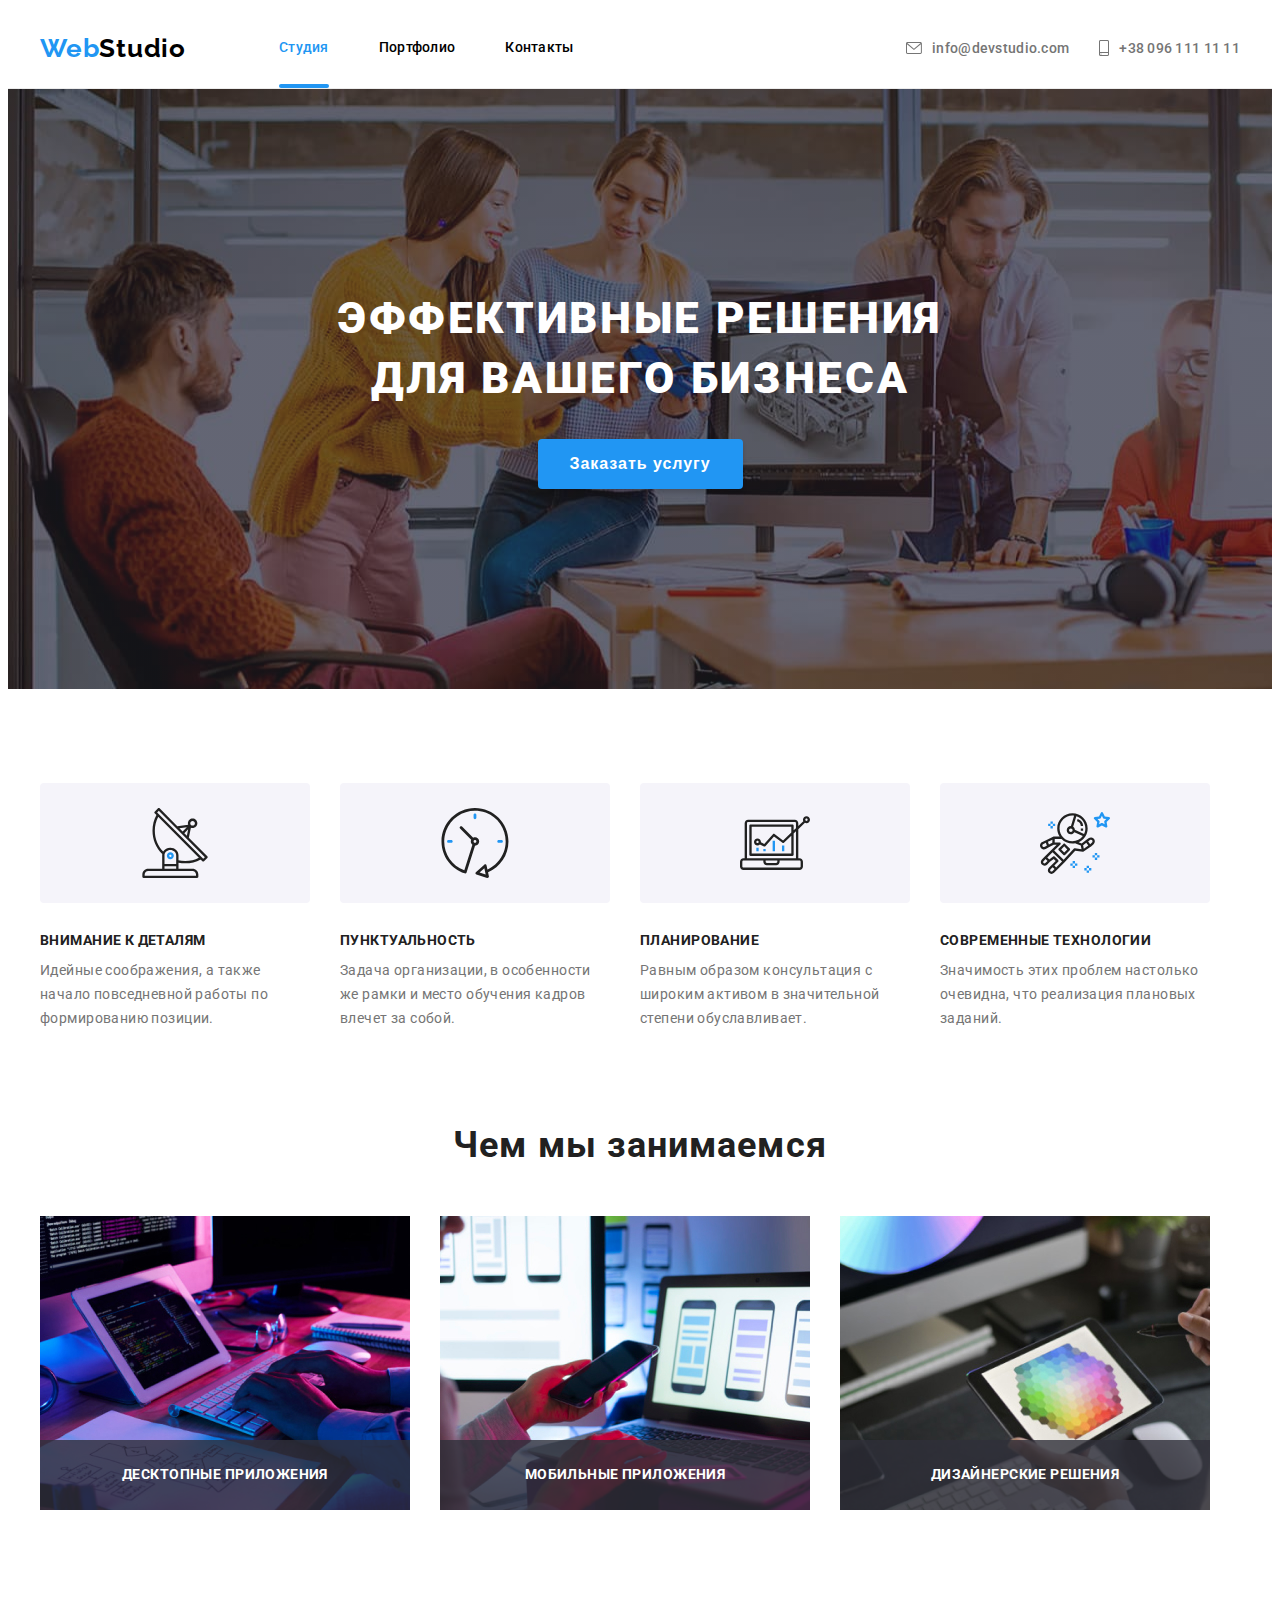
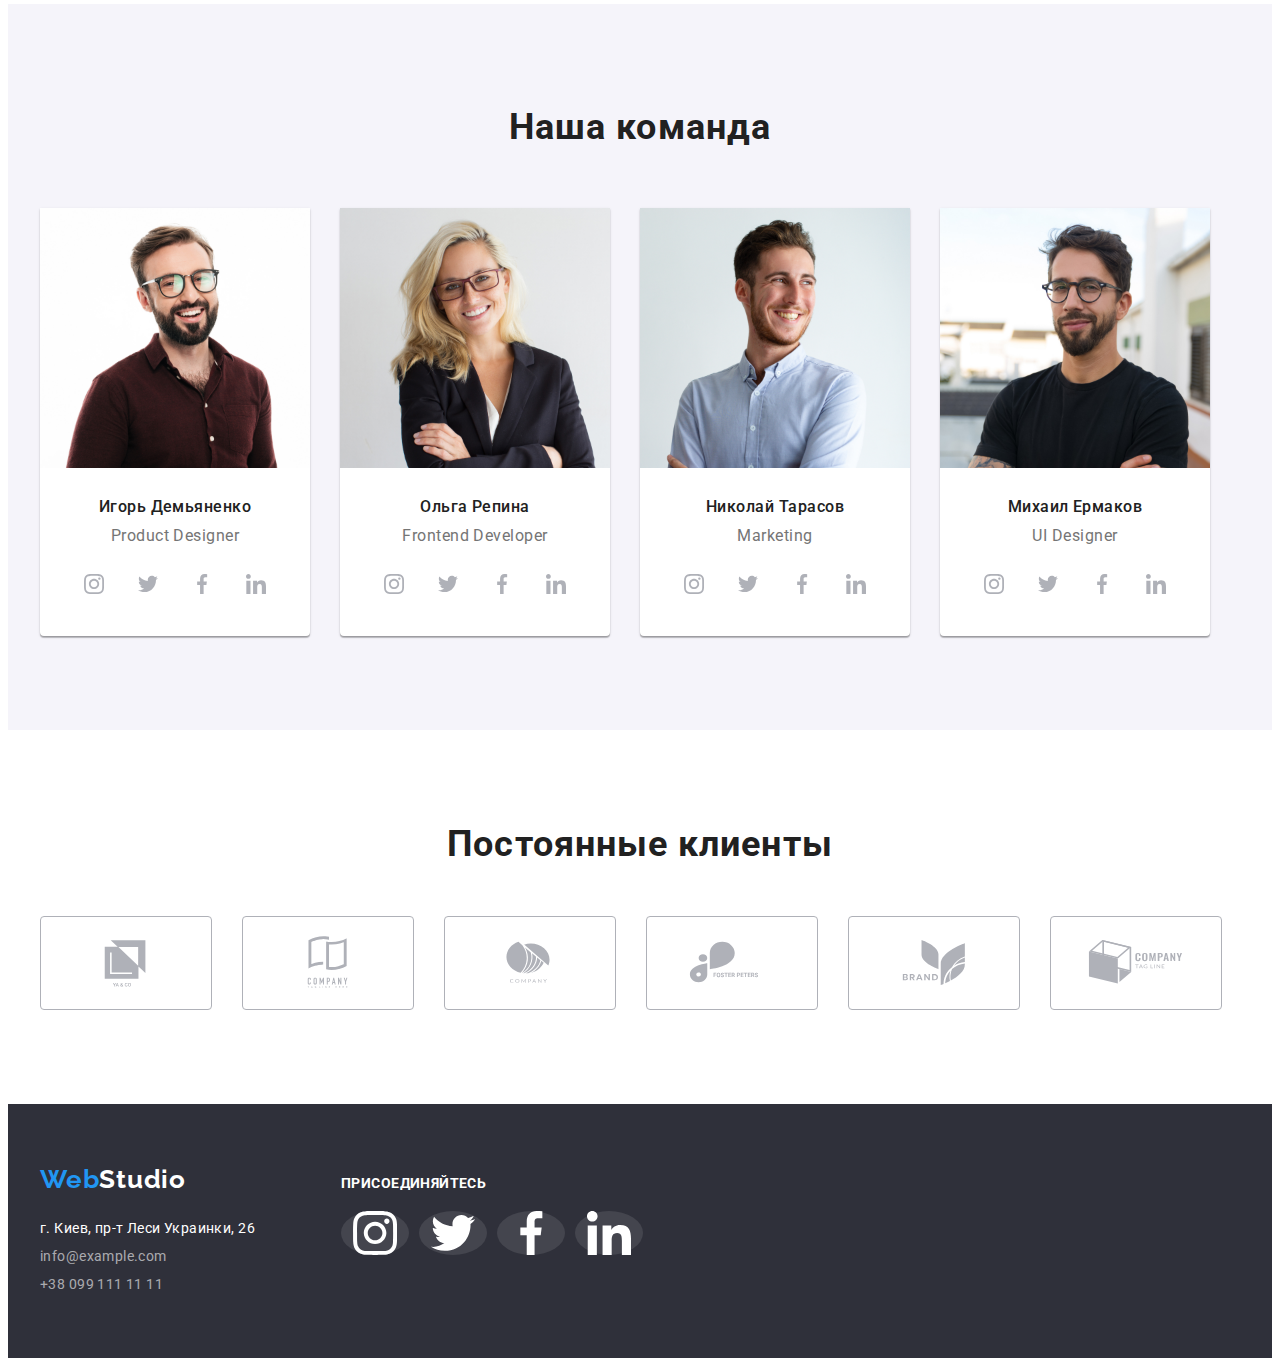
==== index.html @ c8bfd681 "ok" ====
<!DOCTYPE html>
<html lang="ru">
  <head>
    <meta charset="UTF-8" />
    <meta http-equiv="X-UA-Compatible" content="IE=edge" />
    <meta name="viewport" content="width=device-width, initial-scale=1.0" />
    <title>Webstudio</title>
    <link rel="preconnect" href="https://fonts.googleapis.com" />
    <link rel="preconnect" href="https://fonts.gstatic.com" crossorigin />
    <link
      href="https://fonts.googleapis.com/css2?family=Montserrat:wght@100;400;700&family=Raleway:wght@700&family=Roboto:wght@400;500;700;900&display=swap"
      rel="stylesheet"
    />
    <link
      rel="stylesheet"
      href="https://cdnjs.cloudflare.com/ajax/libs/modern-normalize/1.1.0/modern-normalize.min.css"
      integrity="sha512-wpPYUAdjBVSE4KJnH1VR1HeZfpl1ub8YT/NKx4PuQ5NmX2tKuGu6U/JRp5y+Y8XG2tV+wKQpNHVUX03MfMFn9Q=="
      crossorigin="anonymous"
      referrerpolicy="no-referrer"
    />
    <link rel="stylesheet" href="./css/styles.css" />
  </head>

  <body>
    <header class="header">
      <div class="container main-nav">
        <a href="./index.html" class="header-logo link"
          >Web<span class="title-studio">Studio</span></a
        >

        <nav class="header-nav">
          <ul class="header-list list">
            <li class="header-item">
              <a href="./index.html" class="header-link link current">Студия</a>
            </li>
            <li class="header-item">
              <a href="./portfolio.html" class="header-link link">Портфолио</a>
            </li>
            <li class="header-item">
              <a href="#" class="header-link link">Контакты</a>
            </li>
          </ul>
        </nav>
        <ul class="connect-list">
          <li class="mail">
            <a href="mailto:info@devstudio.com" class="heaper-link link">
              <svg class="contact-icon" width="16" height="12">
                <use href=".//images/icons.svg.svg#icon-envelope"></use>
              </svg>
              info@devstudio.com
            </a>
          </li>
          <li class="tel">
            <a href="tel:+380961111111" class="heaper-link link">
              <svg class="contact-icon" width="10" height="16">
                <use href=".//images/icons.svg.svg#icon-smartphone"></use>
              </svg>
              +38 096 111 11 11
            </a>
          </li>
        </ul>
      </div>
    </header>

    <main>
      <section class="hero">
        <h1 class="hero-title">ЭФФЕКТИВНЫЕ РЕШЕНИЯ ДЛЯ ВАШЕГО БИЗНЕСА</h1>
        <button type="button" class="hero-button" data-modal-open>
          Заказать услугу
        </button>
      </section>

      <section class="about">
        <div class="container">
          <h2 class="visually-hidden">Преимущества</h2>
          <ul class="about-text">
            <li class="about-list list">
              <div class="svg-image">
                <svg class="svg-icon">
                  <use href=".//images/icons.svg.svg#icon-antenna"></use>
                </svg>
              </div>
              <h3 class="about-pre-title">Внимание к деталям</h3>
              <p class="about-text">
                Идейные соображения, а также начало повседневной работы по
                формированию позиции.
              </p>
            </li>
            <li class="about-list list">
              <div class="svg-image">
                <svg class="svg-icon">
                  <use href=".//images/icons.svg.svg#icon-clock"></use>
                </svg>
              </div>
              <h3 class="about-pre-title">Пунктуальность</h3>
              <p class="about-text">
                Задача организации, в особенности же рамки и место обучения
                кадров влечет за собой.
              </p>
            </li>
            <li class="about-list list">
              <div class="svg-image">
                <svg class="svg-icon">
                  <use href=".//images/icons.svg.svg#icon-diagram"></use>
                </svg>
              </div>
              <h3 class="about-pre-title">Планирование</h3>
              <p class="about-text">
                Равным образом консультация с широким активом в значительной
                степени обуславливает.
              </p>
            </li>
            <li class="about-list list">
              <div class="svg-image">
                <svg class="svg-icon">
                  <use href=".//images/icons.svg.svg#icon-astronaut"></use>
                </svg>
              </div>
              <h3 class="about-pre-title">Современные технологии</h3>
              <p class="about-text">
                Значимость этих проблем настолько очевидна, что реализация
                плановых заданий.
              </p>
            </li>
          </ul>
        </div>
      </section>

      <section class="work">
        <div class="container">
          <h2 class="work-about">Чем мы занимаемся</h2>
          <ul class="work-about-foto">
            <li class="work-foto list">
              <img
                src="./images/box1.jpg"
                width="370"
                height="294"
                alt="working-moment1.jpg"
              />
              <p class="work-foto-text">Десктопные приложения</p>
            </li>
            <li class="work-foto list">
              <img
                src="./images/box2.jpg"
                width="370"
                height="294"
                alt="working-moment2.jpg"
              />
              <p class="work-foto-text">Мобильные приложения</p>
            </li>
            <li class="work-foto list">
              <img
                src="./images/box3.jpg"
                width="370"
                height="294"
                alt="working-moment.jpg"
              />
              <p class="work-foto-text">Дизайнерские решения</p>
            </li>
          </ul>
        </div>
      </section>

      <section class="team-work">
        <div class="container">
          <h2 class="team-title">Наша команда</h2>
          <ul class="team-list">
            <li class="team-item list">
              <img
                class="team-foto"
                src="./images/img.jpg"
                width="270"
                height="260"
                alt="worker1.jpg"
              />
              <div class="team-info">
                <h3 class="team-pre-title">Игорь Демьяненко</h3>
                <p class="team-list-text">Product Designer</p>
                <ul class="item-soc">
                  <li class="item-soc-item">
                    <a href="" class="item-soc-link link">
                      <svg class="link-icon" width="20px" height="20px">
                        <use
                          href=".//images/icons.svg.svg#icon-instagram"
                        ></use>
                      </svg>
                    </a>
                  </li>

                  <li class="item-soc-item">
                    <a href="" class="item-soc-link link">
                      <svg class="link-icon" width="20px" height="20px">
                        <use href=".//images/icons.svg.svg#icon-twitter"></use>
                      </svg>
                    </a>
                  </li>
                  <li class="item-soc-item">
                    <a href="" class="item-soc-link link">
                      <svg class="link-icon" width="20px" height="20px">
                        <use href=".//images/icons.svg.svg#icon-facebook"></use>
                      </svg>
                    </a>
                  </li>
                  <li class="item-soc-item">
                    <a href="" class="item-soc-link link">
                      <svg class="link-icon" width="20px" height="20px">
                        <use href=".//images/icons.svg.svg#icon-linkedin"></use>
                      </svg>
                    </a>
                  </li>
                </ul>
              </div>
            </li>
            <li class="team-item list">
              <img
                class="team-foto"
                src="./images/img1.jpg"
                width="270"
                height="260"
                alt="worker2.jpg"
              />
              <div class="team-info">
                <h3 class="team-pre-title">Ольга Репина</h3>
                <p class="team-list-text">Frontend Developer</p>
                <ul class="item-soc">
                  <li class="item-soc-item">
                    <a href="" class="item-soc-link link">
                      <svg class="link-icon" width="20px" height="20px">
                        <use
                          href=".//images/icons.svg.svg#icon-instagram"
                        ></use>
                      </svg>
                    </a>
                  </li>

                  <li class="item-soc-item">
                    <a href="" class="item-soc-link link">
                      <svg class="link-icon" width="20px" height="20px">
                        <use href=".//images/icons.svg.svg#icon-twitter"></use>
                      </svg>
                    </a>
                  </li>
                  <li class="item-soc-item">
                    <a href="" class="item-soc-link link">
                      <svg class="link-icon" width="20px" height="20px">
                        <use href=".//images/icons.svg.svg#icon-facebook"></use>
                      </svg>
                    </a>
                  </li>
                  <li class="item-soc-item">
                    <a href="" class="item-soc-link link">
                      <svg class="link-icon" width="20px" height="20px">
                        <use href=".//images/icons.svg.svg#icon-linkedin"></use>
                      </svg>
                    </a>
                  </li>
                </ul>
              </div>
            </li>
            <li class="team-item list">
              <img
                class="team-foto"
                src="./images/img2.jpg"
                width="270"
                height="260"
                alt="worker3.jpg"
              />
              <div class="team-info">
                <h3 class="team-pre-title">Николай Тарасов</h3>
                <p class="team-list-text">Marketing</p>
                <ul class="item-soc">
                  <li class="item-soc-item">
                    <a href="" class="item-soc-link link">
                      <svg class="link-icon" width="20px" height="20px">
                        <use
                          href=".//images/icons.svg.svg#icon-instagram"
                        ></use>
                      </svg>
                    </a>
                  </li>

                  <li class="item-soc-item">
                    <a href="" class="item-soc-link link">
                      <svg class="link-icon" width="20px" height="20px">
                        <use href=".//images/icons.svg.svg#icon-twitter"></use>
                      </svg>
                    </a>
                  </li>
                  <li class="item-soc-item">
                    <a href="" class="item-soc-link link">
                      <svg class="link-icon" width="20px" height="20px">
                        <use href=".//images/icons.svg.svg#icon-facebook"></use>
                      </svg>
                    </a>
                  </li>
                  <li class="item-soc-item">
                    <a href="" class="item-soc-link link">
                      <svg class="link-icon" width="20px" height="20px">
                        <use href=".//images/icons.svg.svg#icon-linkedin"></use>
                      </svg>
                    </a>
                  </li>
                </ul>
              </div>
            </li>
            <li class="team-item list">
              <img
                class="team-foto"
                src="./images/img3.jpg"
                width="270"
                height="260"
                alt="worker4.jpg"
              />
              <div class="team-info">
                <h3 class="team-pre-title">Михаил Ермаков</h3>
                <p class="team-list-text">UI Designer</p>
                <ul class="item-soc">
                  <li class="item-soc-item">
                    <a href="" class="item-soc-link link">
                      <svg class="link-icon" width="20px" height="20px">
                        <use
                          href=".//images/icons.svg.svg#icon-instagram"
                        ></use>
                      </svg>
                    </a>
                  </li>

                  <li class="item-soc-item">
                    <a href="" class="item-soc-link link">
                      <svg class="link-icon" width="20px" height="20px">
                        <use href=".//images/icons.svg.svg#icon-twitter"></use>
                      </svg>
                    </a>
                  </li>
                  <li class="item-soc-item">
                    <a href="" class="item-soc-link link">
                      <svg class="link-icon" width="20px" height="20px">
                        <use href=".//images/icons.svg.svg#icon-facebook"></use>
                      </svg>
                    </a>
                  </li>
                  <li class="item-soc-item">
                    <a href="" class="item-soc-link link">
                      <svg class="link-icon" width="20px" height="20px">
                        <use href=".//images/icons.svg.svg#icon-linkedin"></use>
                      </svg>
                    </a>
                  </li>
                </ul>
              </div>
            </li>
          </ul>
        </div>
      </section>

      <section class="section">
        <div class="container">
          <h2 class="work-about">Постоянные клиенты</h2>
          <ul class="clients">
            <li class="clients-list">
              <a href="#" class="clients-type">
                <svg class="partner-foto" width="106" height="60">
                  <use href=".//images/icons.svg.svg#icon-logo2"></use>
                </svg>
              </a>
            </li>
            <li class="clients-list">
              <a href="#" class="clients-type">
                <svg class="partner-foto" width="106" height="60">
                  <use href=".//images/icons.svg.svg#icon-logo3"></use>
                </svg>
              </a>
            </li>
            <li class="clients-list">
              <a href="#" class="clients-type">
                <svg class="partner-foto" width="106" height="60">
                  <use href=".//images/icons.svg.svg#icon-logo4"></use>
                </svg>
              </a>
            </li>
            <li class="clients-list">
              <a href="#" class="clients-type">
                <svg class="partner-foto" width="106" height="60">
                  <use href=".//images/icons.svg.svg#icon-logo5"></use>
                </svg>
              </a>
            </li>
            <li class="clients-list">
              <a href="#" class="clients-type">
                <svg class="partner-foto" width="106" height="60">
                  <use href=".//images/icons.svg.svg#icon-logo6"></use>
                </svg>
              </a>
            </li>
            <li class="clients-list">
              <a href="#" class="clients-type">
                <svg class="partner-foto" width="106" height="60">
                  <use href=".//images/icons.svg.svg#icon-logo7"></use>
                </svg>
              </a>
            </li>
          </ul>
        </div>
      </section>
    </main>
    <footer class="info">
      <div class="container footer">
        <div class="footer-up">
          <a href="./index.html" class="info-logo">
            <span class="logo">Web</span>Studio</a
          >
          <address class="address">
            <ul class="footer-list">
              <li class="footer-title-list">
                <a
                  href="https://www.google.com/maps/place/%D0%B1%D1%83%D0%BB.+%D0%9B%D0%B5%D1%81%D0%B8+%D0%A3%D0%BA%D1%80%D0%B0%D0%B8%D0%BD%D0%BA%D0%B8,+26,+%D0%9A%D0%B8%D0%B5%D0%B2,+02000/@50.4265807,30.5383858,17z/data=!3m1!4b1!4m5!3m4!1s0x40d4cf0e033ecbe9:0x57a4dffefec77da0!8m2!3d50.4265807!4d30.5383858?hl=ru"
                  class="adress-city link"
                >
                  г. Киев, пр-т Леси Украинки, 26</a
                >
              </li>
              <li class="footer-title-list">
                <a href="mailto:info@example.com" class="address-mail"
                  >info@example.com</a
                >
              </li>
              <li class="footer-title-list">
                <a href="tel:+380991111111" class="address-tel"
                  >+38 099 111 11 11</a
                >
              </li>
            </ul>
          </address>
        </div>
        <div class="footer-social">
          <p class="footer-title">присоединяйтесь</p>
          <ul class="footer-soc">
            <li class="footer-soc-list">
              <a href="" class="footer-soc-link link">
                <svg class="footer-icon" width="20" height="20">
                  <use href=".//images/icons.svg.svg#icon-instagram"></use>
                </svg>
              </a>
            </li>
            <li class="footer-soc-list">
              <a href="" class="footer-soc-link link">
                <svg class="footer-icon" width="20" height="20">
                  <use href=".//images/icons.svg.svg#icon-twitter"></use>
                </svg>
              </a>
            </li>
            <li class="footer-soc-list">
              <a href="" class="footer-soc-link link">
                <svg class="footer-icon" width="20" height="20">
                  <use href=".//images/icons.svg.svg#icon-facebook"></use>
                </svg>
              </a>
            </li>
            <li class="footer-soc-list">
              <a href="" class="footer-soc-link link">
                <svg class="footer-icon" width="20" height="20">
                  <use href=".//images/icons.svg.svg#icon-linkedin"></use>
                </svg>
              </a>
            </li>
          </ul>
        </div>
      </div>
    </footer>
    <div class="backdrop is-hidden" data-modal>
      <div class="modal">
        <button type="button" class="modal-close-btn" data-modal-close>
          <svg class="close-icon" width="18" height="18">
            <use href=".//images/icons.svg.svg#icon-close"></use>
          </svg>
        </button>
        <p class="modal-title">Оставьте свои данные, мы Вам перезвоним</p>
        <form class="modal-form">
          <div class="input-field">
            <label
              ><span class="input-title">Имя</span>
              <input
                type="text"
                class="form-input"
                name="user-name"
                placeholder=""
                required
              />
              <svg class="input-icon" wight="12" height="12">
                <use href=".//images/icons.svg.svg#icon-person"></use>
              </svg>
            </label>
          </div>
          <div class="input-field">
            <label
              ><span class="input-title">Телефон</span>
              <input
                type="tel"
                class="form-input"
                name="user-tel"
                placeholder=" "
                required
                minlength="10"
                maxlength="13"
              />

              <svg class="input-icon" wight="13" height="13">
                <use href=".//images/icons.svg.svg#icon-phone"></use>
              </svg>
            </label>
          </div>
          <div class="input-field">
            <label
              ><span class="input-title">Почта</span>
              <input
                type="email"
                class="form-input"
                name="user-mail"
                placeholder=" "
              />
              <svg class="input-icon" wight="15" height="12">
                <use href=".//images/icons.svg.svg#icon-email"></use>
              </svg>
            </label>
          </div>
          <div class="input-field">
            <label for="user-comment" class="input-title">Комментарий</label>
            <textarea
              name="user-comment"
              id="user-comment"
              class="modal-text"
              placeholder="Введите текст"
            ></textarea>
          </div>
          <button type="submit">Отправить</button>
        </form>
      </div>
    </div>
    <script src="./js/modal.js"></script>
  </body>
</html>
---- css/styles.css ----
:root {
  --main-title-color: #212121;
  --second-title-color: #2196f3;
  --font-style: normal;
  --primary-white-color: #ffffff;
  --adress-prime-color: #757575;
  --fill-svg-color: #afb1b8;
  --main-transition: 250ms cubic-bezier(0.4, 0, 0.2, 1);
}

body {
  font-family: "Roboto", "sans-serif";
}

.list {
  list-style: none;
}

.link {
  text-decoration: none;
}

.container {
  width: 1200px;

  padding-left: 15px;
  padding-right: 15px;

  margin-left: auto;
  margin-right: auto;
}

h1,
h2,
h3,
h4,
h5,
h6,
ul,
li,
p {
  margin: 0;
  padding: 0;
}

img {
  display: block;
}

button {
  cursor: pointer;
}

.section {
  padding-top: 94px;
  padding-bottom: 94px;
}

/* ------------------ HEADER */

.header-nav {
  background: var(--primary-white-color);
}

/* -----------MAIN NAV---------- */

.main-nav {
  display: flex;
  align-items: center;
}

/* ----------HEADER---------- */

.header {
  border-bottom: 1px solid #ececec;
}

.header-item {
  margin-right: 50px;

  font-weight: 500;
  font-size: 14px;
  line-height: 1.14;
  letter-spacing: 0.02em;
}

.header-item:last-child {
  margin-right: 0;
}

.header-nav {
  margin-left: 93px;
}

.header-logo {
  font-family: "Raleway", "sans-serif";
}

.header-logo {
  font-weight: 700;
  font-size: 26px;
  line-height: 1.19;
  letter-spacing: 0.03em;

  color: var(--second-title-color);
}

.header-list {
  display: flex;
}

.header-link {
  color: inherit;
  transition: color var(--main-transition);
}

.current {
  color: var(--second-title-color);
  position: relative;
}

.current::after {
  content: "";
  display: block;
  width: 100%;
  height: 4px;
  background-color: currentColor;
  border-radius: 2px;
  position: absolute;
  bottom: -33px;
  left: 0;
}

.heaper-link {
  font-weight: 500;
  font-size: 14px;
  line-height: 16px;
  letter-spacing: 0.02em;

  color: #757575;
  align-items: center;

  position: relative;

  display: flex;

  padding-top: 32px;
  padding-bottom: 32px;

  position: relative;

  transition: background-color 250ms cubic-bezier(0.4, 0, 0.2, 1),
    color 250ms cubic-bezier(0.4, 0, 0.2, 1);
}

/* ----------------CONNECT TEL MAIL------------- */

.connect-list {
  margin-left: auto;
  display: flex;
  align-items: center;
  align-items: center;
}

.mail {
  margin-right: 30px;
  list-style: none;

  font-weight: 500;
  font-size: 14px;
  line-height: 1.14;
  letter-spacing: 0.02em;

  color: var(--adress-prime-color);
}

.tel {
  list-style: none;

  font-weight: 500;
  font-size: 14px;
  line-height: 16px;
  letter-spacing: 0.02em;

  color: var(--adress-prime-color);
}

.contact-mail:hover,
.contact-mail:focus,
.contact-tel:hover,
.contact-tel:focus {
  color: var(--second-title-color);
}

.contact-icon:hover .contact-icon:focus {
  color: var(--second-title-color);
}
.contact-icon {
  margin-right: 10px;
  text-align: center;
  justify-content: center;
  fill: currentcolor;
}

.connect-list .item + .item {
  margin-left: 50px;
}

.studio-title,
.portfolio-title {
  font-weight: 500;
  font-size: 14px;
  line-height: 1.14;
  letter-spacing: 0.02em;

  color: var(--second-title-color);
}

.title-studio {
  font-family: "Raleway";
  font-weight: 700;
  font-size: 26px;
  line-height: 1.19;
  letter-spacing: 0.03em;

  color: #000000;
}

.header-link:hover,
.header-link:focus {
  color: var(--second-title-color);
}

.heaper-link:hover,
.heaper-link:focus {
  color: var(--second-title-color);
}

.header-mail {
  font-weight: 500;
  font-size: 14px;
  line-height: 1.14;
  letter-spacing: 0.02em;

  color: var(--second-title-color);
}

.header-tel {
  font-weight: 500;
  font-size: 14px;
  line-height: 1.14;
  letter-spacing: 0.02em;

  color: var(--adress-prime-color);
}

.contact-list {
  text-decoration: none;
}

/* --------------------HERO */

.hero {
  padding-top: 200px;
  padding-bottom: 200px;

  max-width: 1600px;

  margin-left: auto;
  margin-right: auto;

  text-align: center;
  justify-content: center;

  background-color: #2f303a;

  background-image: linear-gradient(
      rgba(47, 48, 58, 0.4),
      rgba(47, 48, 58, 0.4)
    ),
    url(../images/command.jpg);
  background-repeat: no-repeat;

  background-size: cover;
}

.hero-title {
  text-align: center;

  max-width: 696px;

  font-weight: 900;
  font-size: 44px;
  line-height: 1.36;
  letter-spacing: 0.06em;

  margin-right: auto;
  margin-left: auto;
  margin-bottom: 30px;

  color: var(--primary-white-color);
}

.hero-button {
  text-align: center;

  padding-top: 10px;
  padding-right: 32px;
  padding-bottom: 10px;
  padding-left: 32px;

  font-weight: 700;
  font-size: 16px;
  line-height: 1.88;
  letter-spacing: 0.06em;

  color: var(--primary-white-color);
  background-color: #2196f3;

  box-shadow: 0px 4px 4px rgba(0, 0, 0, 0.15);
  border-radius: 4px;
  border: none;
  cursor: pointer;
  margin: 0 auto;
  display: block;

  transition: background-color var(--main-transition);
}

.hero-button:focus,
.hero-button:hover {
  color: var(--primary-white-color);
  background-color: #188ce8;
}

/* ------------ABOUT */

.about {
  padding-top: 94px;
  padding-bottom: 94px;
}

.about-text {
  display: flex;
  gap: 30px;
}

.svg-image {
  display: flex;
  align-items: center;
  justify-content: center;
  width: 270px;
  height: 120px;

  background: #f5f4fa;
  border-radius: 4px;

  margin-bottom: 30px;
}

.svg-icon {
  width: 70px;
  height: 70px;
}

.visually-hidden {
  position: absolute;
  white-space: nowrap;
  width: 1px;
  height: 1px;
  overflow: hidden;
  border: 0;
  padding: 0;
  clip: rect(0 0 0 0);
  clip-path: inset(50%);
  margin: -1px;
}

.about-pre-title {
  font-weight: 700;
  font-size: 14px;
  line-height: 1.14;
  letter-spacing: 0.03em;
  text-transform: uppercase;

  margin-bottom: 10px;

  color: var(--main-title-color);
}
.about-text {
  font-size: 14px;
  line-height: 1.71;
  letter-spacing: 0.03em;

  color: var(--adress-prime-color);
}

/* ----------WORK------------- */

.work-about-foto {
  display: flex;
  gap: 30px;
}

.work-about {
  text-align: center;
  font-weight: 700;
  font-size: 36px;
  line-height: 1.16;
  letter-spacing: 0.03em;

  color: var(--main-title-color);

  margin-bottom: 50px;
}

.work-foto-text {
  display: flex;
  align-items: center;
  justify-content: center;
  font-weight: 700;
  font-size: 14px;
  line-height: 1.14;

  letter-spacing: 0.03em;
  text-transform: uppercase;

  color: #ffffff;

  width: 370px;
  height: 70px;
  background: rgba(47, 48, 58, 0.8);
  position: absolute;
  bottom: 0;
  left: 0;
}

.about-list {
  text-decoration: none;
  width: 270px;
}

.work-foto {
  text-decoration: none;
  position: relative;
}

/* -----------TEAM */

.work {
  padding-bottom: 94px;
}

.team-work {
  background-color: #f5f4fa;

  padding-top: 94px;
  padding-bottom: 94px;
}

.team-text {
}

.team-title {
  text-align: center;

  margin-bottom: 50px;

  font-weight: 700;
  font-size: 36px;
  line-height: 1.66;
  letter-spacing: 0.03em;

  color: var(--main-title-color);
}

.team-list {
  display: flex;
  gap: 30px;

  text-decoration: none;
}
.team-item {
  background-color: var(--primary-white-color);

  box-shadow: 0px 1px 3px rgba(0, 0, 0, 0.12), 0px 1px 1px rgba(0, 0, 0, 0.14),
    0px 2px 1px rgba(0, 0, 0, 0.2);
  border-radius: 0px 0px 4px 4px;
}
.team-foto {
}

.team-info {
  padding-top: 30px;
  padding-bottom: 30px;
}

.team-pre-title {
  text-align: center;

  margin-bottom: 10px;
  font-weight: 500;
  font-size: 16px;
  line-height: 1.18;
  letter-spacing: 0.03em;

  color: var(--main-title-color);
}
.team-list-text {
  text-align: center;

  margin-bottom: 16px;

  font-size: 16px;
  line-height: 1.18;
  letter-spacing: 0.03em;

  color: var(--adress-prime-color);
}

/* ------------SOCIES---------- */

.item-soc {
  display: flex;
  justify-content: center;
  gap: 10px;

  list-style: none;
}

.item-soc-link {
  display: flex;
  justify-content: center;
  align-items: center;
  list-style: none;
  text-decoration: none;

  width: 44px;
  height: 44px;
  border-radius: 50%;
  fill: var(--fill-svg-color);
  background-color: inherit;
  transition: background-color var(--main-transition);
}

.item-soc-link:hover .link-icon,
.item-soc-link:focus .link-icon {
  fill: var(--primary-white-color);
}

.item-soc-link:focus,
.item-soc-link:hover {
  background-color: var(--second-title-color);
}

.link-icon {
  fill: var(--fill-svg-color);
  transition: fill var(--main-transition);
}

/* 
------------CLIENTS--------------- */

.clients {
  display: flex;

  gap: 30px;
  list-style: none;
}

.clients-type:hover .partner-foto,
.clients-type:focus .partner-foto {
  fill: var(--second-title-color);
  transition: var(--main-transition);
}

.clients-type {
  display: flex;

  align-items: center;
  justify-content: center;

  width: 170px;
  height: 92px;
  border-color: var(--second-title-color);
  border: 1px solid #afb1b8;
  border-radius: 4px;

  transition: color var(--main-transition), border-color var(--main-transition);
}

.clients-type:hover,
.clients-type:focus {
  border-color: var(--second-title-color);
}

.partner-foto {
  transition: fill var(--main-transition);
  fill: #afb1b8;
}

/* ------------FOOTER-------------------- */

.info {
  background-color: #2f303a;

  padding-top: 60px;
  padding-bottom: 60px;
}

.footer-list {
  list-style: none;
}

.footer {
  display: flex;

  align-items: baseline;
}

.footer-up {
  display: block;
  width: 231px;
  margin-right: 70px;
}

.info-logo {
  font-family: "Raleway";
  font-weight: 700;
  font-size: 26px;
  line-height: 1.19;
  letter-spacing: 0.03em;

  color: var(--primary-white-color);
}
.logo {
  color: var(--second-title-color);
}
.address {
  font-size: 14px;
  line-height: 1.71;
  letter-spacing: 0.03em;

  color: var(--primary-white-color);
}
.adress-city {
  margin-bottom: 9px;

  font-weight: 400;
  font-size: 14px;
  line-height: 1.71;
  letter-spacing: 0.03em;

  color: var(--primary-white-color);

  transition: color var(--main-transition),
    background-color var(--main-transition);
}

.address-mail {
  margin-bottom: 9px;
}

.address-mail,
.address-tel {
  font-size: 14px;
  line-height: 1.71;
  letter-spacing: 0.03em;

  color: rgba(255, 255, 255, 0.6);

  transition: color var(--main-transition);
}

.address-tel {
}

.adress-city:hover,
.adress-city:focus,
.address-mail:hover,
.address-mail:focus,
.address-tel:hover,
.address-tel:focus {
  color: var(--second-title-color);
}

/* ---------FOOTER SOCIES--------- */

.footer-social {
}
.footer-title {
  font-weight: 700;
  font-size: 14px;
  line-height: 1.14;
  letter-spacing: 0.03em;
  text-transform: uppercase;

  color: var(--primary-white-color);
  margin-bottom: 20px;
}
.footer-soc {
  display: flex;
  gap: 10px;
}

.footer-soc-list {
  list-style: none;
}
.footer-soc-link {
  display: block;

  color: var(--primary-white-color);
  background: rgba(255, 255, 255, 0.1);

  border-radius: 50%;
  fill: currentColor;

  transition: background-color var(--main-transition);
}
.link {
}
.footer-icon {
  display: block;
  width: 44px;
  height: 44px;
  padding: 0 12px;
}

.footer-soc-link:hover,
.footer-soc-link:focus {
  color: var(--primary-white-color);
  background-color: var(--second-title-color);
}

/* -----------------MODAL_______________ */

.backdrop {
  position: fixed;
  top: 0;
  left: 0;
  height: 100%;
  width: 100%;
  background: rgba(0, 0, 0, 0.2);
  transition: opacity 250ms cubic-bezier(0.4, 0, 0.2, 1),
    visibility 250ms cubic-bezier(0.4, 0, 0.2, 1);
}
.backdrop.is-hidden {
  visibility: hidden;
  opacity: 0;
  pointer-events: none;
}
.modal {
  position: absolute;
  top: 50%;
  left: 50%;
  width: 528px;
  min-height: 581px;
  background: #ffffff;
  box-shadow: 0px 1px 3px rgb(0 0 0 / 12%), 0px 1px 1px rgb(0 0 0 / 14%),
    0px 2px 1px rgb(0 0 0 / 20%);
  border-radius: 4px;
  transform: translate(-50%, -50%) scale(1);
  transition: transform 250ms cubic-bezier(0.4, 0, 0.2, 1),
    min-height 250ms cubic-bezier(0.4, 0, 0.2, 1);
  padding: 40px;
}
.backdrop.is-hidden .modal {
  transform: translate(-50%, -50%) scale(0);
  min-height: 0;
}
.modal-close-btn {
  position: absolute;
  top: 8px;
  right: 8px;
  width: 30px;
  height: 30px;
  padding: 0;
  background: #ffffff;
  border: 1px solid rgba(0, 0, 0, 0.1);
  border-radius: 50%;
  display: flex;
  align-items: center;
  justify-content: center;
  cursor: pointer;
}

.modal-title {
  font-weight: 700;
  font-size: 20px;
  line-height: 1.15;
  text-align: center;
  letter-spacing: 0.03em;

  color: #212121;

  margin-bottom: 12px;
}

.form-input {
  width: 100%;
  height: 40px;
  border: 1px solid rgba(33, 33, 33, 0.2);
  border-radius: 4px;
  margin-bottom: 28px;
  padding-left: 15px;
  font-weight: 400;
  font-size: 12px;
  line-height: 1.17;
  letter-spacing: 0.01em;

  color: #212121;
}

.form-input::placeholder {
  font-size: 12px;
  color: #757575;
}

.input-title {
  position: relative;

  font-weight: 400;
  font-size: 12px;
  line-height: 1.17;
  letter-spacing: 0.01em;

  color: #757575;

  display: block;

  margin-bottom: 4px;
}

.modal-text {
  width: 100%;
  height: 120px;
  padding: 12px 16px;

  border: 1px solid rgba(33, 33, 33, 0.2);
  border-radius: 4px;
  resize: none;

  font-weight: 400;
  font-size: 12px;
  line-height: 1.17;
  letter-spacing: 0.01em;

  color: rgba(117, 117, 117, 0.5);
}

.input-icon {
  position: absolute;
  left: -128px;
  top: 30px;
}

.input-field {
  position: relative;
}

/* ----------PORTFOLIO */

body {
  font-family: "Roboto", "sans-serif";
}

/* ------------MAIN */

/* --------------TEAM LIST--------- */

.team {
  background: #ffffff;

  padding-bottom: 94px;

  padding-top: 94px;
}

.team-text {
  margin-right: auto;
  margin-left: auto;
  display: flex;
  justify-content: center;

  gap: 8px;

  margin-bottom: 50px;
}

.team-text:hover,
.team-text:focus {
}

.projects-list {
  display: inline-block;

  text-decoration: none;
  font-weight: 500;
  font-size: 16px;
  line-height: 1.62;
  letter-spacing: 0.03em;

  color: var(--main-title-color);
}

.projects-button:hover,
.projects-button:focus {
  color: var(--primary-white-color);
  background-color: var(--second-title-color);
  box-shadow: 0px 3px 1px rgb(0 0 0 / 10%), 0px 1px 2px rgb(0 0 0 / 8%),
    0px 2px 2px rgb(0 0 0 / 12%);
}

.button-color {
  color: var(--second-title-color);
  cursor: pointer;
}

.projects-button {
  background: #f5f4fa;
  border-radius: 4px;
  border-color: transparent;

  font-family: "Roboto";
  font-weight: 500;
  font-size: 16px;
  line-height: 1.62;
  letter-spacing: 0.03em;

  color: var(--main-title-color);
  cursor: pointer;

  padding-top: 6px;
  padding-right: 22px;
  padding-bottom: 6px;
  padding-left: 22px;

  transition: background-color 250ms cubic-bezier(0.4, 0, 0.2, 1),
    box-shadow 250ms cubic-bezier(0.4, 0, 0.2, 1),
    color 250ms cubic-bezier(0.4, 0, 0.2, 1);
}

.development-text {
  padding-top: 20px;
  padding-bottom: 20px;
  padding-right: 24px;
  padding-left: 24px;

  border: 1px solid #eeeeee;
}

/* ------------PHOTOS---------- */

.development {
  gap: 30px;
  display: flex;
  flex-wrap: wrap;
}

.development-list {
  gap: 30px;
}

.development-list:hover .development-top-text {
  transform: translateY(0);
}

.development-top-wrap {
  position: relative;
  overflow: hidden;
}

.development-foto {
  transition: box-shadow var(--main-transition);
}

.development-foto:hover .development-top-text,
.development-foto:focus .development-top-text {
  transform: translateY(0);
}

.development-top-text {
  position: absolute;
  top: 1px;
  left: 0;
  font-weight: 400;
  font-size: 18px;
  line-height: 1.55;

  letter-spacing: 0.03em;

  align-items: center;
  color: var(--primary-white-color);
  background: rgba(33, 150, 243, 0.9);

  padding-top: 63px;
  padding-right: 24px;
  padding-bottom: 63px;
  padding-left: 24px;

  height: 100%;
  width: 100%;

  transform: translateY(100%);
  transition: transform var(--main-transition);
}

.development-list:nth-child(3n - 1) {
  margin-right: 0;
}

.development-list:nth-last-child(-n + 6) {
  margin-bottom: 0;
}

.development-list {
  width: 370px;

  background: #ffffff;
}
.development-foto {
  text-decoration: none;
}

.development-foto:hover,
.development-foto:focus {
  display: block;
  box-shadow: 0px 1px 1px rgb(0 0 0 / 12%), 0px 4px 4px rgb(0 0 0 / 6%),
    1px 4px 6px rgb(0 0 0 / 16%);
}

.development-list {
}

.development-title {
  margin-bottom: 4px;

  font-weight: 700;
  font-size: 18px;
  line-height: 2;
  letter-spacing: 0.06em;

  color: var(--main-title-color);
}

.development-pre-title {
  font-size: 16px;
  line-height: 1.87;
  letter-spacing: 0.03em;

  color: var(--adress-prime-color);
}

/* --------FOOTER----------- */

.footer-list {
}

.info-logo {
  display: block;

  text-decoration: none;

  margin-bottom: 20px;
}

.info-logo:hover,
.info-logo:focus {
}

.logo {
}

.address-city {
  margin-bottom: 9px;
}

.address {
  text-decoration: none;
  font-style: var(--font-style);
  font-size: 14px;
  line-height: 2;

  letter-spacing: 0.03em;

  color: var(--primary-white-color);
}

.address-mail {
  margin-bottom: 9px;
}

.address-tel {
}

.address-mail,
.address-tel {
  text-decoration: none;
  font-size: 14px;
  line-height: 2;
  font-style: var(--font-style);
  letter-spacing: 0.03em;

  color: rgba(255, 255, 255, 0.6);
}
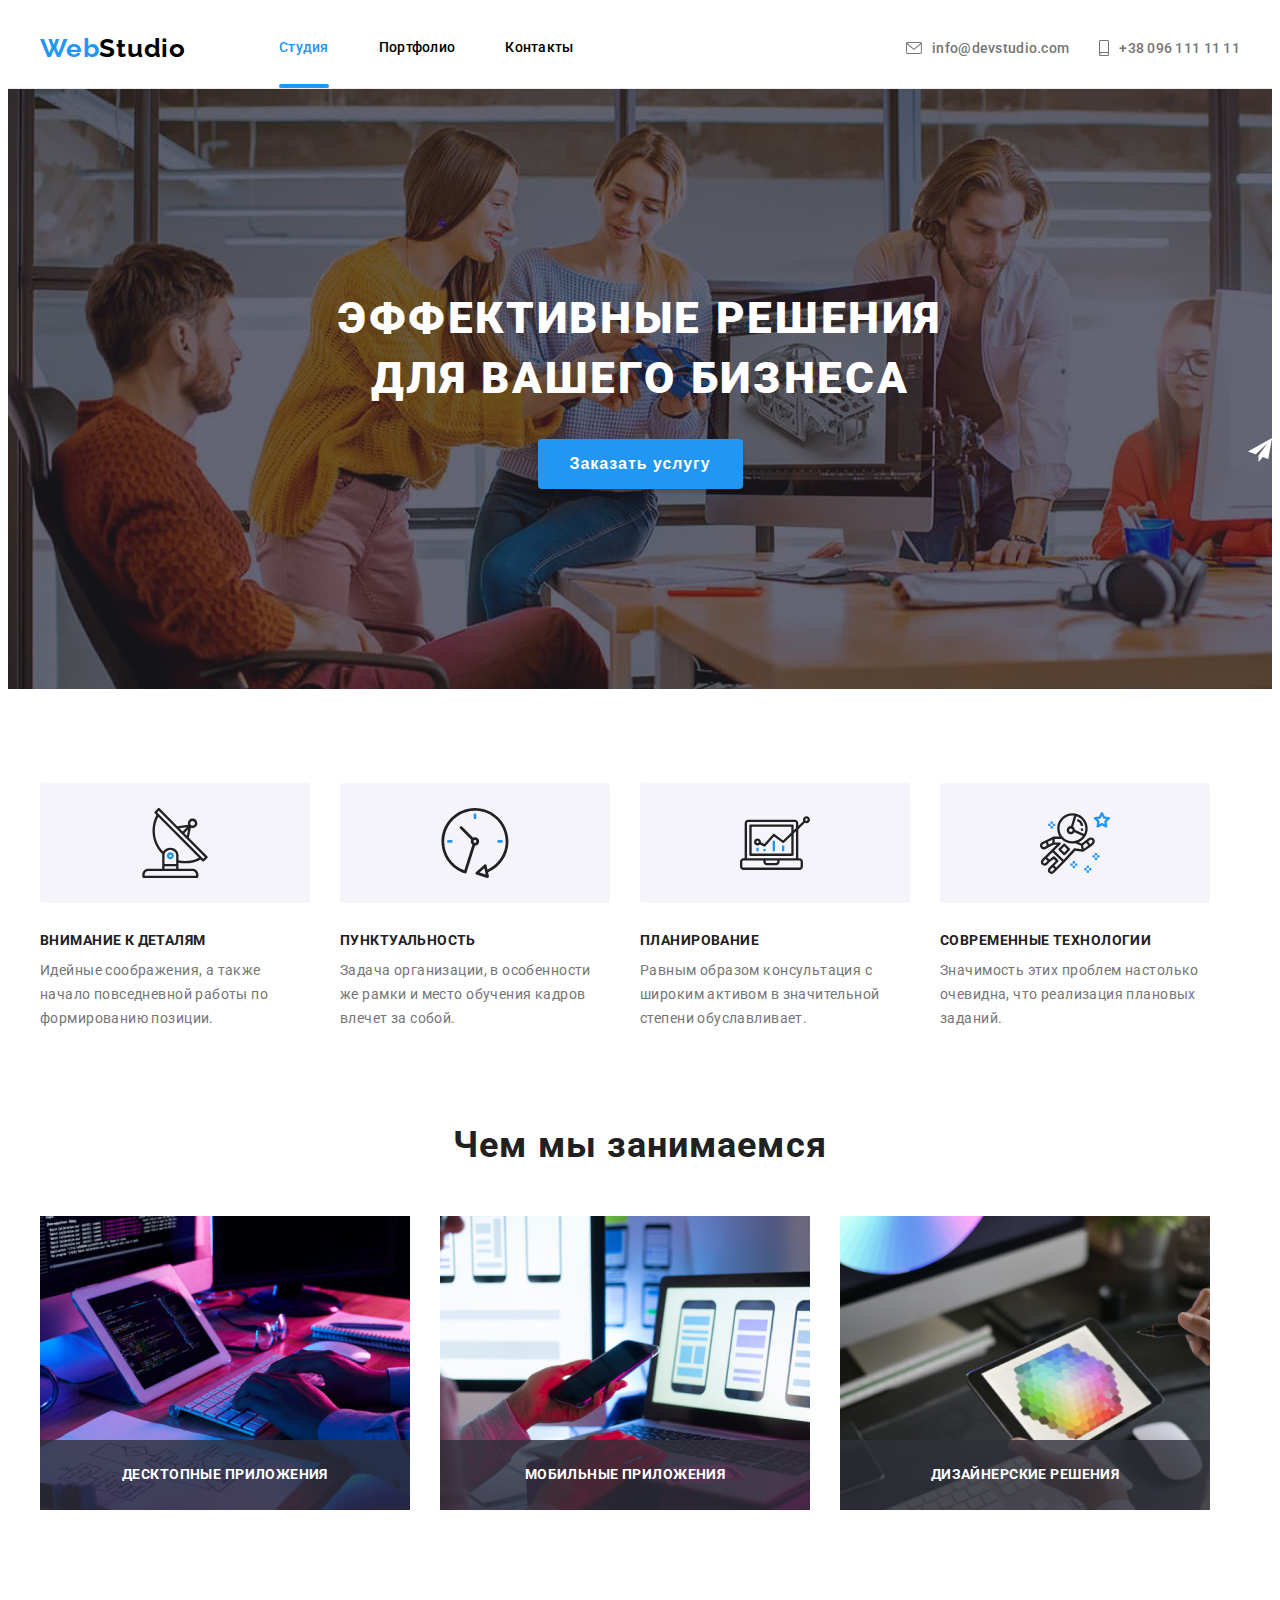
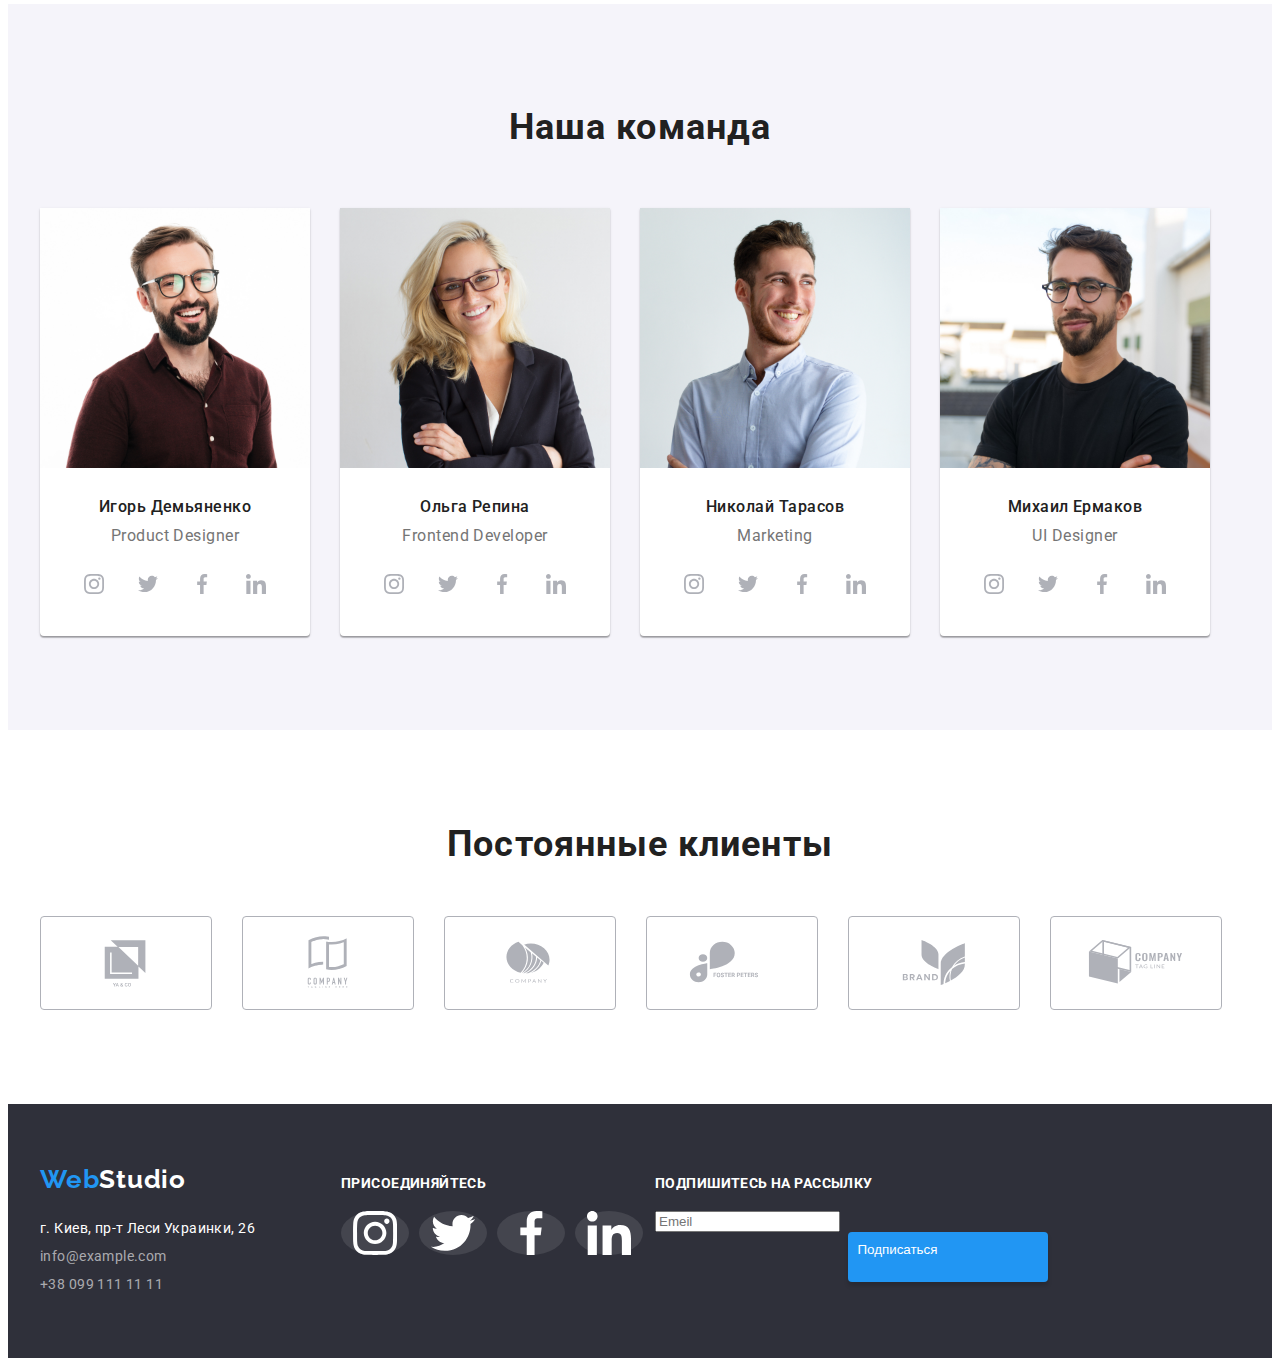
==== commit 790d5a35: "ok" ====
--- a/index.html
+++ b/index.html
@@ -465,6 +465,23 @@
             </li>
           </ul>
         </div>
+        <div class="footer-connect">
+          <p class="footer-pre-title">подпишитесь на рассылку</p>
+          <form class="footer-emeil-title">
+          
+              <input class="footer-wrap"
+                type="email"
+                name="user-mail"
+                placeholder="Emeil"
+              />
+              <button type="submit" class="footer-btn">Подписаться
+              <svg class="footer-btn-icon" width="24" height="24">
+                  <use href=".//images/icons.svg.svg#icon-icon-send"></use>
+                </svg>
+                </button>
+                </form>
+         
+        </div>
       </div>
     </footer>
     <div class="backdrop is-hidden" data-modal>
@@ -477,8 +494,8 @@
         <p class="modal-title">Оставьте свои данные, мы Вам перезвоним</p>
         <form class="modal-form">
           <div class="input-field">
-            <label
-              ><span class="input-title">Имя</span>
+            <label class="input-title">Имя</label>
+            <div class="input-wrap">
               <input
                 type="text"
                 class="form-input"
@@ -486,14 +503,14 @@
                 placeholder=""
                 required
               />
-              <svg class="input-icon" wight="12" height="12">
+              <svg class="input-icon" width="12" height="12">
                 <use href=".//images/icons.svg.svg#icon-person"></use>
               </svg>
-            </label>
+            </div>
           </div>
           <div class="input-field">
-            <label
-              ><span class="input-title">Телефон</span>
+            <label class="input-title">Телефон</label>
+            <div class="input-wrap">
               <input
                 type="tel"
                 class="form-input"
@@ -504,25 +521,26 @@
                 maxlength="13"
               />
 
-              <svg class="input-icon" wight="13" height="13">
+              <svg class="input-icon" width="13" height="13">
                 <use href=".//images/icons.svg.svg#icon-phone"></use>
               </svg>
-            </label>
+            </div>
           </div>
           <div class="input-field">
-            <label
-              ><span class="input-title">Почта</span>
+            <label class="input-title">Почта</label>
+            <div class="input-wrap">
               <input
                 type="email"
                 class="form-input"
                 name="user-mail"
                 placeholder=" "
               />
-              <svg class="input-icon" wight="15" height="12">
+              <svg class="input-icon" width="15" height="12">
                 <use href=".//images/icons.svg.svg#icon-email"></use>
               </svg>
-            </label>
+            </div>
           </div>
+
           <div class="input-field">
             <label for="user-comment" class="input-title">Комментарий</label>
             <textarea
@@ -531,8 +549,28 @@
               class="modal-text"
               placeholder="Введите текст"
             ></textarea>
+            </div>
+            <input
+              type="checkbox"
+              name="user-policy"
+              value="true"
+              class="input-check visually-hidden"
+              id="user-policy"
+            />
+            <label for="user-policy" class="check-text">
+              
+              
+
+             
+            <span>
+              <svg class="check-icon" width="16" height="15">
+                <use href=".//images/icons.svg.svg#icon-check-icon"></use>
+              </svg>
+            </span>
+            Соглашаюсь с рассылкой и принимаю <a href="#" class="check-condition">Условия договора</a></label>
+            <button type="submit" class="button-check">Отправить</button>
           </div>
-          <button type="submit">Отправить</button>
+          
         </form>
       </div>
     </div>
--- a/css/styles.css
+++ b/css/styles.css
@@ -730,6 +730,77 @@
 .footer-soc-link:focus {
   color: var(--primary-white-color);
   background-color: var(--second-title-color);
+}
+
+.footer-connect {
+  width: calc(50% - 15px);
+  margin-left: auto;
+}
+
+.footer-pre-title {
+  font-weight: 700;
+  font-size: 14px;
+  line-height: 1.14;
+  letter-spacing: 0.03em;
+  text-transform: uppercase;
+  color: #ffffff;
+}
+
+.footer-pre-title {
+  margin-bottom: 20px;
+}
+.footer-emeil-title {
+}
+.footer-wrap {
+  position: relative;
+}
+.footer-input {
+  gap: 10px;
+  font-weight: 400;
+  font-size: 16px;
+  line-height: 1.25;
+
+  align-items: center;
+  letter-spacing: 0.03em;
+
+  color: rgba(255, 255, 255, 0.6);
+
+  padding-left: 16px;
+
+  width: 100%;
+  height: 50px;
+
+  border: 1px solid rgba(255, 255, 255, 0.3);
+  filter: drop-shadow(0px 4px 4px rgba(0, 0, 0, 0.15));
+  border-radius: 4px;
+  background-color: inherit;
+  transition: border-color var(--main-transition);
+  box-shadow: var(--main-transition);
+  cursor: pointer;
+}
+
+.footer-btn {
+  margin: 0 auto;
+  padding: 10px;
+  display: flex;
+  background: #2196f3;
+  box-shadow: 0px 4px 4px rgba(0, 0, 0, 0.15);
+  border-radius: 4px;
+
+  min-width: 200px;
+  height: 50px;
+  border: none;
+  color: var(--primary-white-color);
+  transition: background-color var(--main-transition),
+    color var(--main-transition);
+}
+
+.footer-btn-icon {
+  position: absolute;
+  fill: var(--primary-white-color);
+  right: 8px;
+  top: 50%;
+  transform: translateY(-50%);
 }
 
 /* -----------------MODAL_______________ */
@@ -801,19 +872,35 @@
   height: 40px;
   border: 1px solid rgba(33, 33, 33, 0.2);
   border-radius: 4px;
-  margin-bottom: 28px;
-  padding-left: 15px;
+
+  padding-left: 42px;
   font-weight: 400;
   font-size: 12px;
   line-height: 1.17;
   letter-spacing: 0.01em;
 
   color: #212121;
+  cursor: pointer;
+  transition: border-color var(--main-transition),
+    box-shadow var(--main-transition);
 }
 
 .form-input::placeholder {
   font-size: 12px;
   color: #757575;
+}
+
+.form-input:hover {
+  border-color: var(--second-title-color);
+  box-shadow: var(--main-transition);
+}
+
+.form-input:hover + .input-icon {
+  fill: var(--second-title-color);
+}
+.form-input:focus {
+  border-color: var(--second-title-color);
+  box-shadow: var(--main-transition);
 }
 
 .input-title {
@@ -846,16 +933,106 @@
   letter-spacing: 0.01em;
 
   color: rgba(117, 117, 117, 0.5);
+
+  margin-bottom: 20px;
+  transition: border-color var(--main-transition),
+    box-shadow var(--main-transition);
+  cursor: pointer;
+}
+
+.modal-text:focus,
+.modal-text:hover {
+  border-color: var(--second-title-color);
 }
 
 .input-icon {
   position: absolute;
-  left: -128px;
-  top: 30px;
+  left: 15px;
+  top: 50%;
+  transform: translateY(-50%);
 }
 
 .input-field {
+}
+
+.input-icon {
+  transition: var(--main-transition);
+  cursor: pointer;
+}
+
+.input-wrap {
   position: relative;
+  margin-bottom: 10px;
+}
+
+.check-text {
+  font-weight: 400;
+  font-size: 14px;
+  line-height: 1.71;
+
+  letter-spacing: 0.03em;
+
+  color: #757575;
+  display: flex;
+  align-items: center;
+  margin-bottom: 30px;
+}
+
+.check-text span {
+  display: flex;
+  align-items: center;
+  justify-content: center;
+
+  border-radius: 2px;
+  width: 16px;
+  height: 15px;
+  border: 2px solid #212121;
+  margin-right: 8px;
+  transition: background-color var(--main-transition),
+    border-color var(--main-transition);
+}
+
+.check-icon {
+  fill: transparent;
+  transition: fill var(--main-transition);
+}
+
+.input-check:checked + .check-text span {
+  background-color: var(--second-title-color);
+  border-color: var(--second-title-color);
+}
+
+.input-check:focus + .check-text span {
+  border-color: var(--second-title-color);
+}
+
+.input-check:checked + .check-text .check-icon {
+  fill: var(--primary-white-color);
+}
+
+.button-check {
+  font-weight: 700;
+  font-size: 16px;
+  line-height: 30px;
+
+  display: flex;
+  align-items: center;
+  text-align: center;
+  letter-spacing: 0.06em;
+
+  color: #ffffff;
+  margin: 0 auto;
+  background: #188ce8;
+  box-shadow: 0px 4px 4px rgba(0, 0, 0, 0.15);
+  border-radius: 4px;
+  padding: 10px 52px;
+  border-color: var(--second-title-color);
+}
+
+.check-condition {
+  margin-left: 7px;
+  color: var(--second-title-color);
+  transition: var(--main-transition);
 }
 
 /* ----------PORTFOLIO */
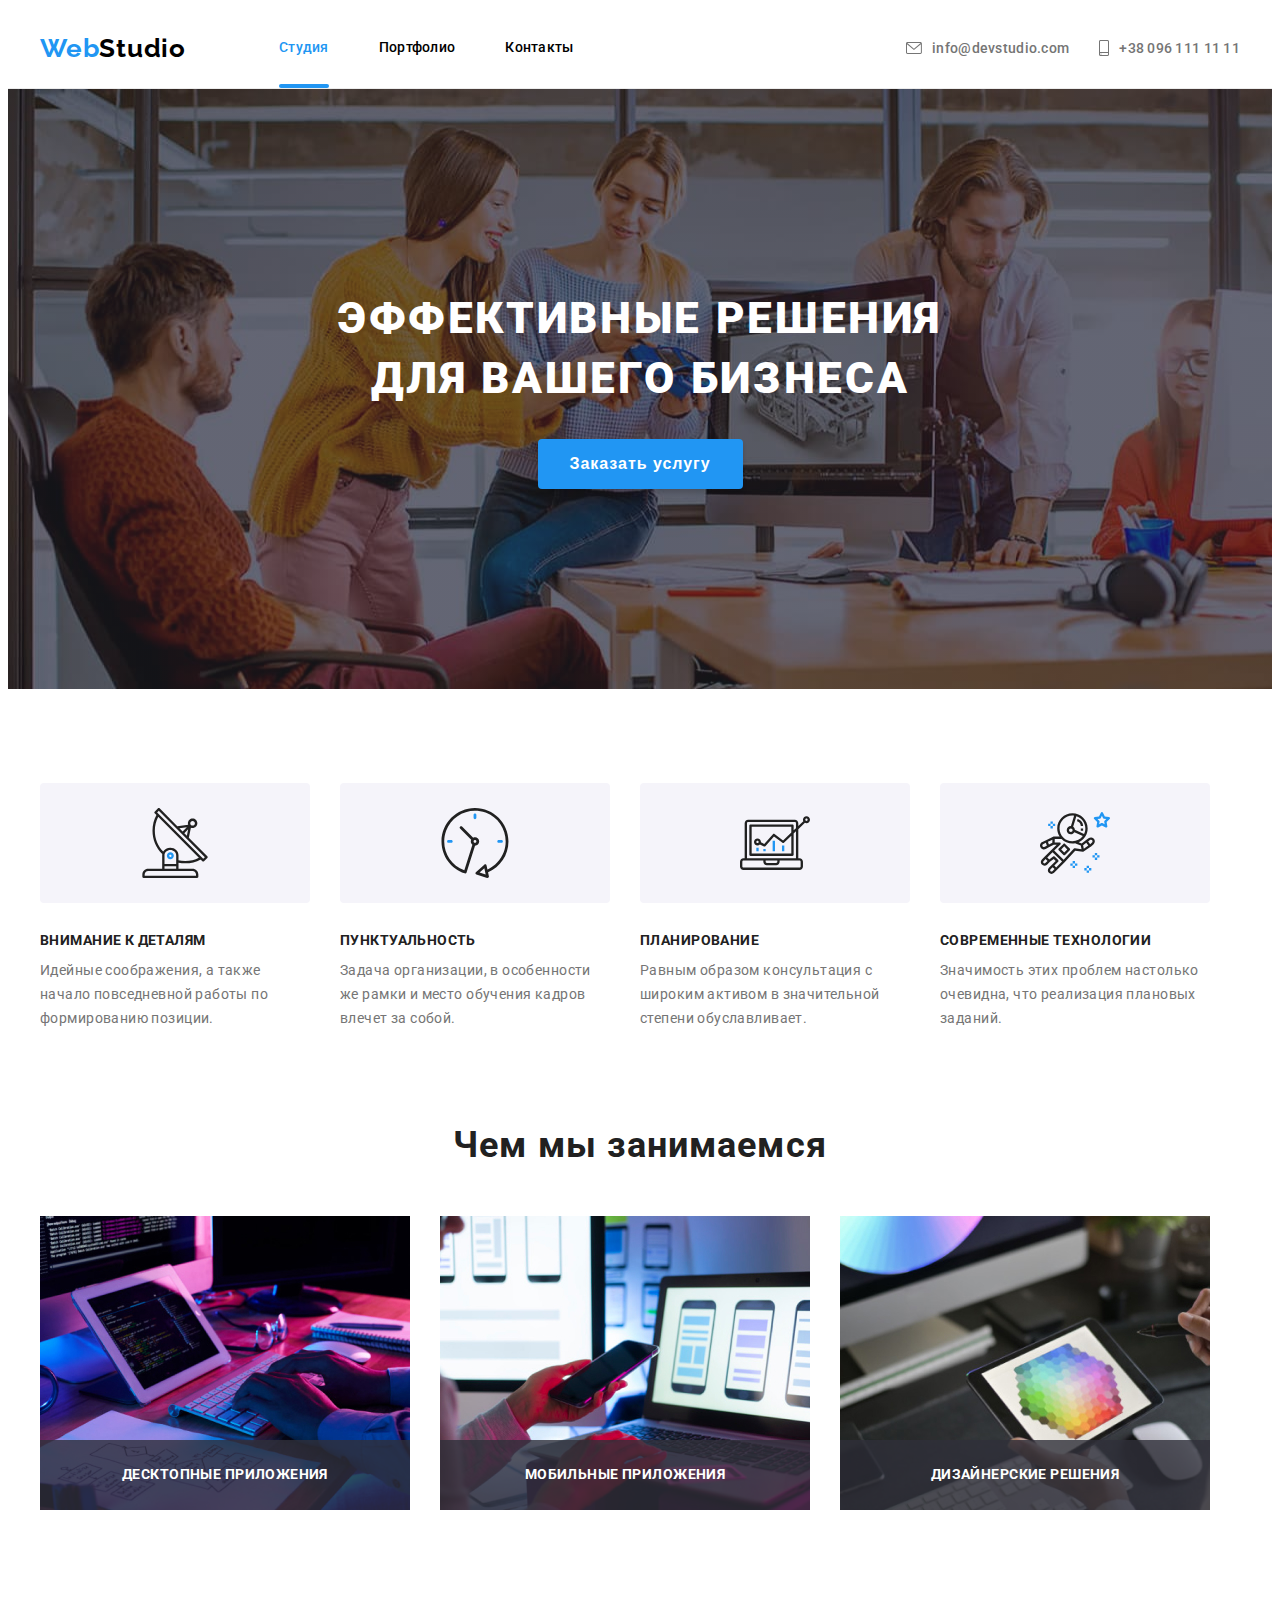
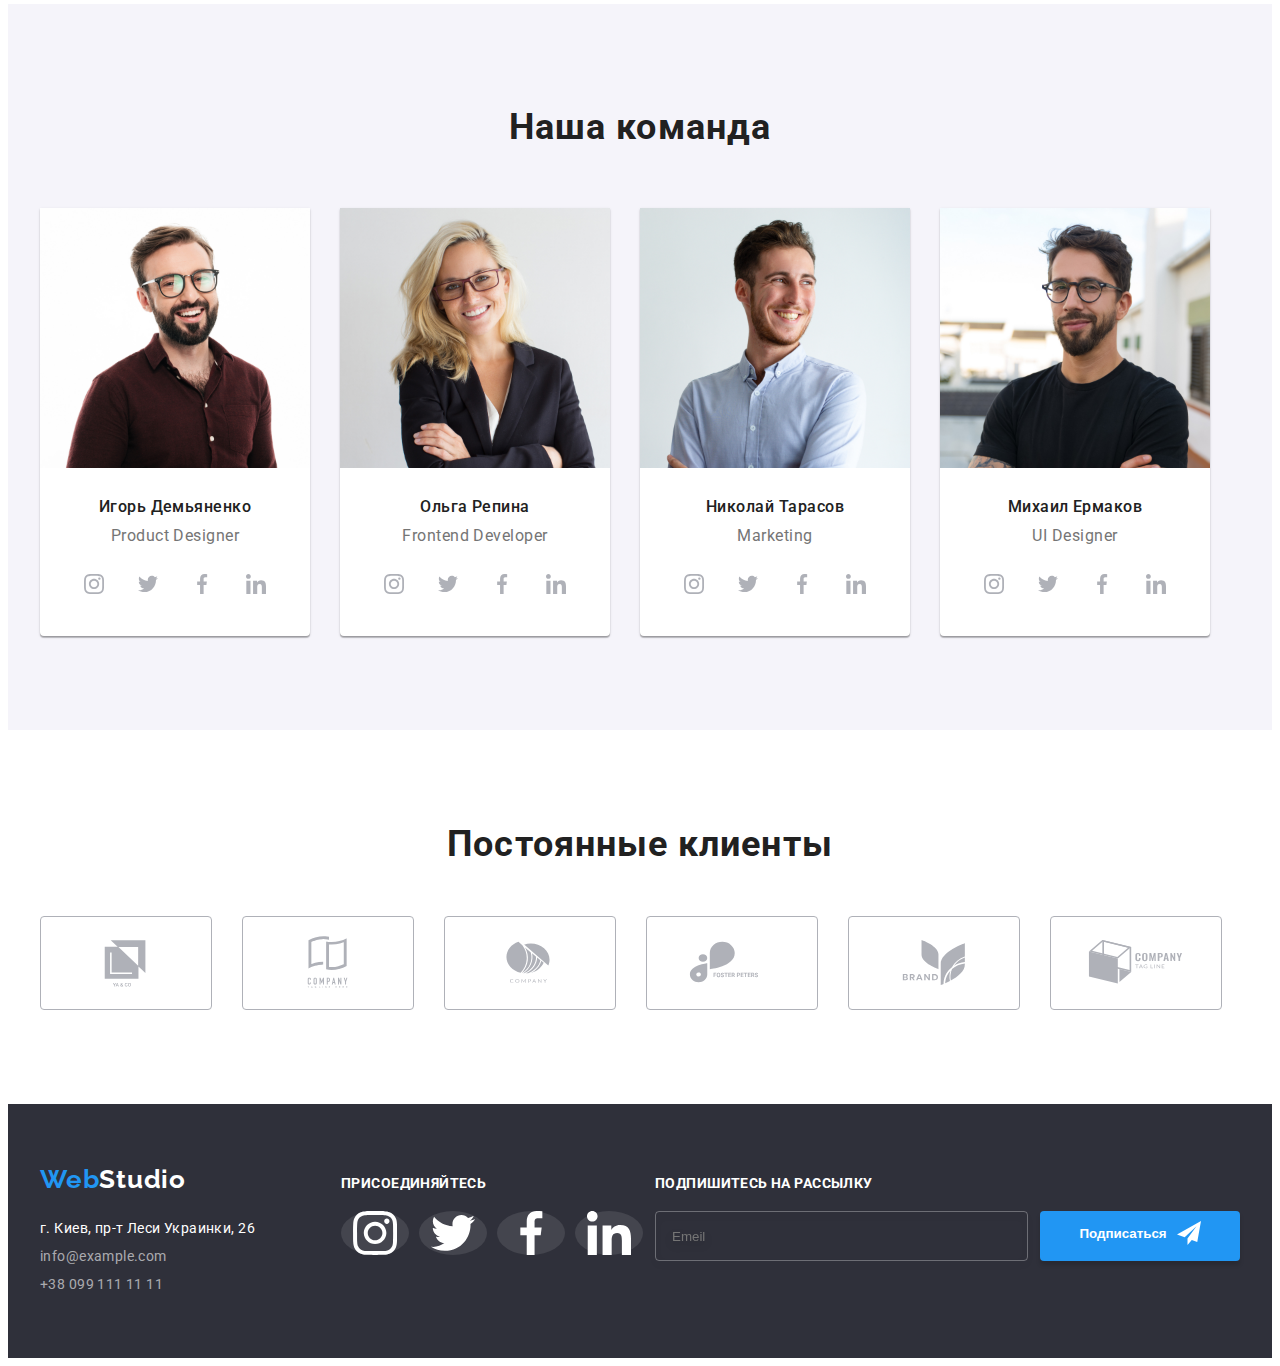
==== commit a0de41f8: "sheff" ====
--- a/index.html
+++ b/index.html
@@ -474,7 +474,7 @@
                 name="user-mail"
                 placeholder="Emeil"
               />
-              <button type="submit" class="footer-btn">Подписаться
+              <button class="footer-btn">Подписаться
               <svg class="footer-btn-icon" width="24" height="24">
                   <use href=".//images/icons.svg.svg#icon-icon-send"></use>
                 </svg>
--- a/css/styles.css
+++ b/css/styles.css
@@ -744,15 +744,28 @@
   letter-spacing: 0.03em;
   text-transform: uppercase;
   color: #ffffff;
+  margin-bottom: 20px;
 }
 
 .footer-pre-title {
   margin-bottom: 20px;
 }
 .footer-emeil-title {
+  display: flex;
+  gap: 12px;
 }
 .footer-wrap {
-  position: relative;
+  width: 100%;
+  border: 1px solid rgba(255, 255, 255, 0.3);
+  filter: drop-shadow(0px 4px 4px rgba(0, 0, 0, 0.15));
+  border-radius: 4px;
+  background-color: inherit;
+  color: rgba(255, 255, 255, 0.6);
+  padding-left: 16px;
+  outline: none;
+  transition: border-color var(--main-transition),
+    box-shadow var(--main-transition);
+  cursor: pointer;
 }
 .footer-input {
   gap: 10px;
@@ -783,24 +796,26 @@
   margin: 0 auto;
   padding: 10px;
   display: flex;
-  background: #2196f3;
+  background-color: var(--second-title-color);
   box-shadow: 0px 4px 4px rgba(0, 0, 0, 0.15);
   border-radius: 4px;
-
+  font-weight: 700;
+  line-height: 1.88;
+  text-align: center;
   min-width: 200px;
   height: 50px;
+
+  justify-content: center;
   border: none;
   color: var(--primary-white-color);
   transition: background-color var(--main-transition),
     color var(--main-transition);
+  gap: 10px;
 }
 
 .footer-btn-icon {
-  position: absolute;
   fill: var(--primary-white-color);
-  right: 8px;
-  top: 50%;
-  transform: translateY(-50%);
+  gap: 10px;
 }
 
 /* -----------------MODAL_______________ */
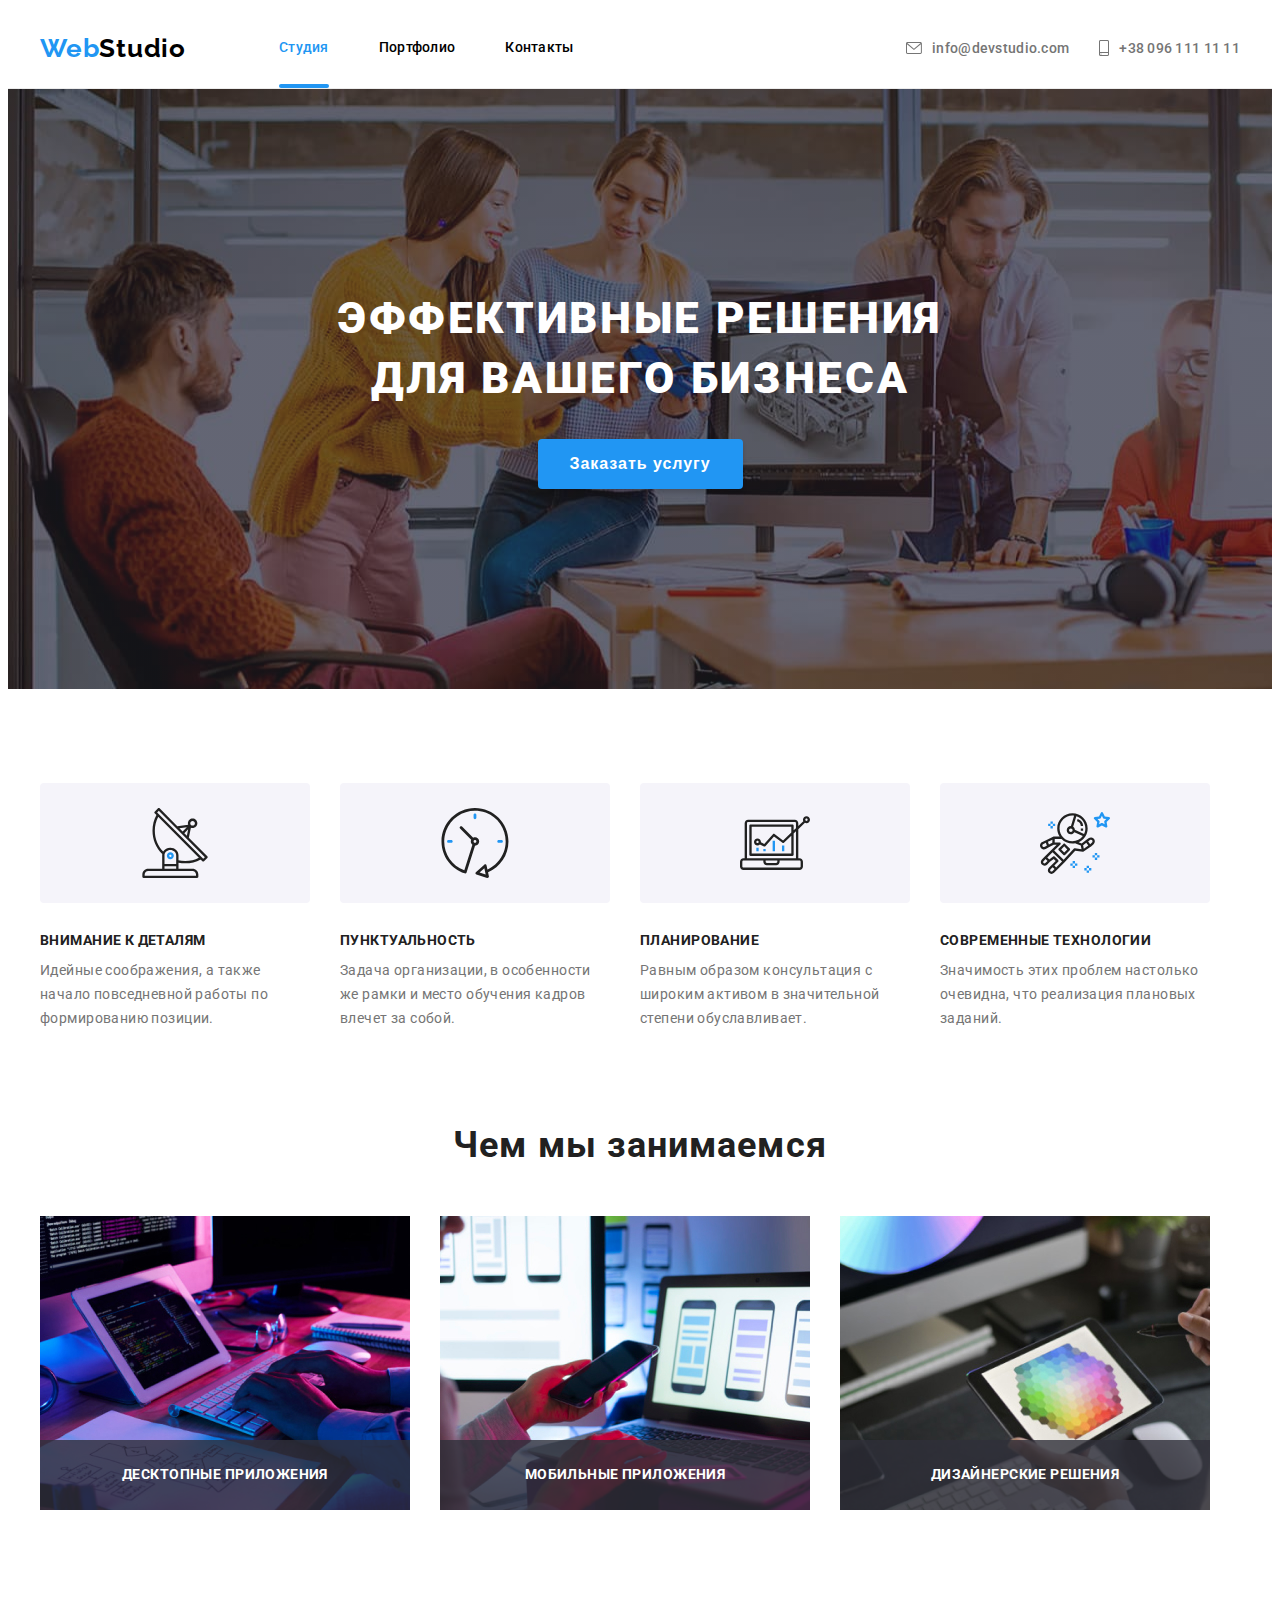
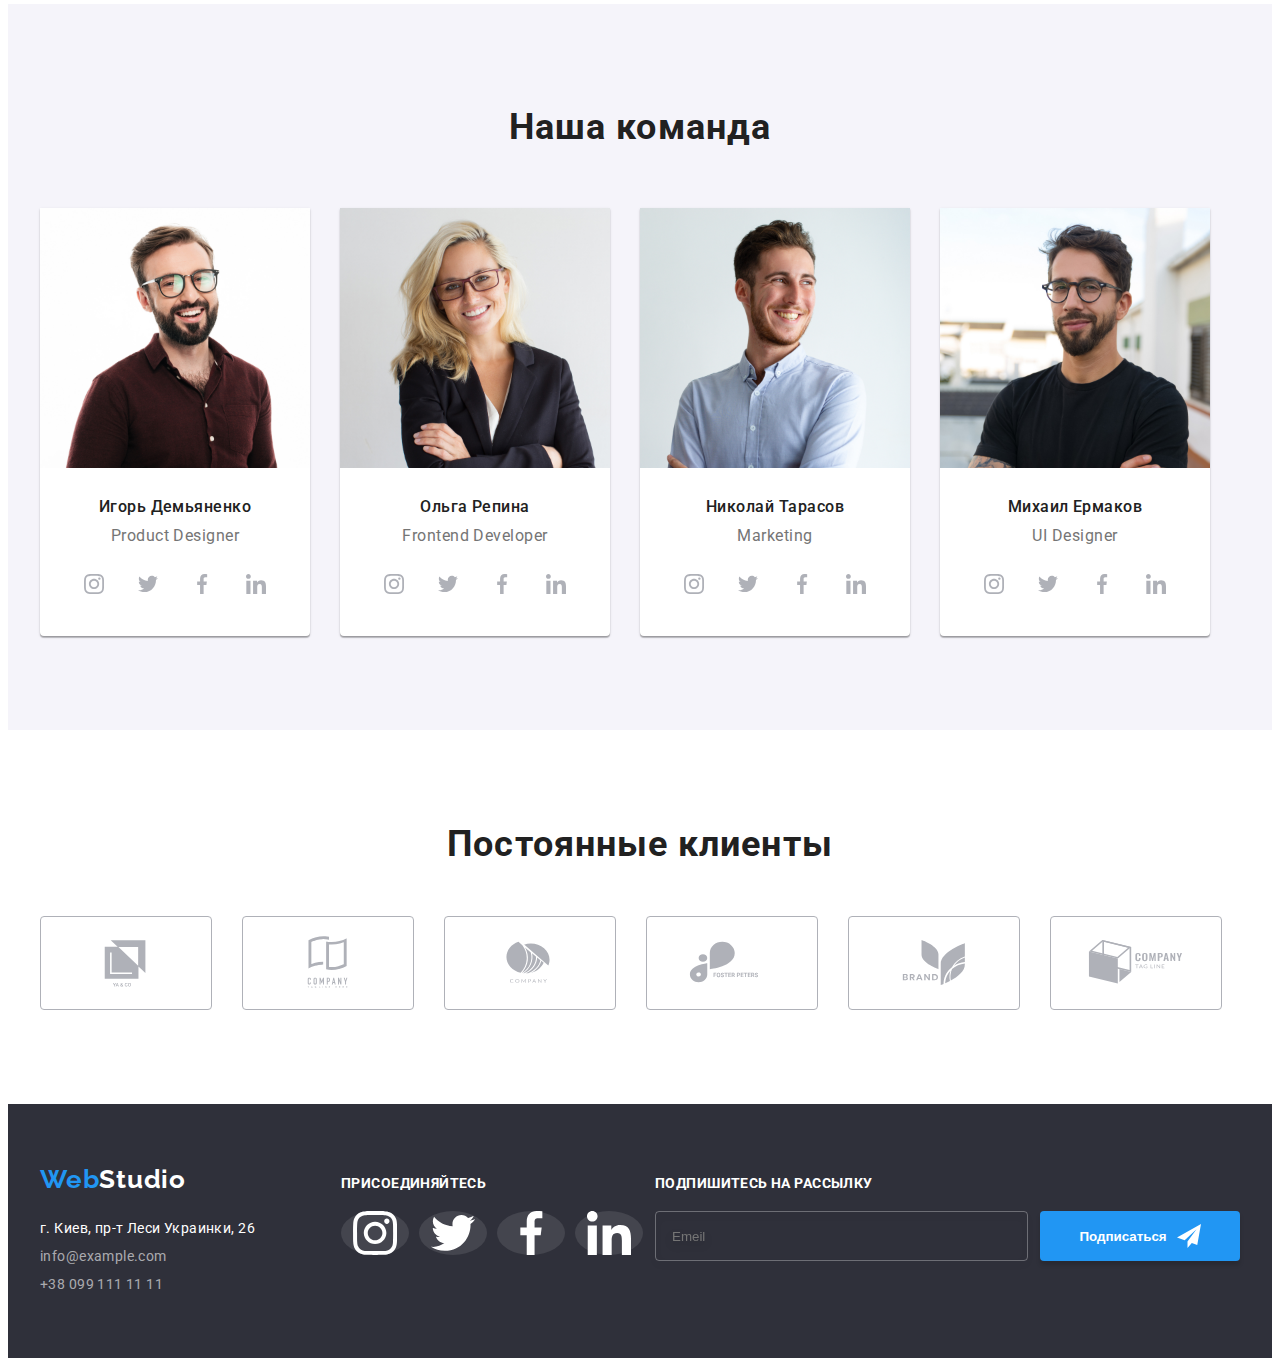
==== commit d3010008: "Odessa)" ====
--- a/index.html
+++ b/index.html
@@ -19,6 +19,7 @@
       referrerpolicy="no-referrer"
     />
     <link rel="stylesheet" href="./css/styles.css" />
+    <link rel="icon" href="./images/video-camera.svg">
   </head>
 
   <body>
@@ -474,7 +475,7 @@
                 name="user-mail"
                 placeholder="Emeil"
               />
-              <button class="footer-btn">Подписаться
+              <button class="footer-btn" type="submit">Подписаться
               <svg class="footer-btn-icon" width="24" height="24">
                   <use href=".//images/icons.svg.svg#icon-icon-send"></use>
                 </svg>
--- a/css/styles.css
+++ b/css/styles.css
@@ -767,6 +767,11 @@
     box-shadow var(--main-transition);
   cursor: pointer;
 }
+
+.footer-wrap:hover {
+  border-color: var(--second-title-color);
+}
+
 .footer-input {
   gap: 10px;
   font-weight: 400;
@@ -806,6 +811,7 @@
   height: 50px;
 
   justify-content: center;
+  align-items: center;
   border: none;
   color: var(--primary-white-color);
   transition: background-color var(--main-transition),
